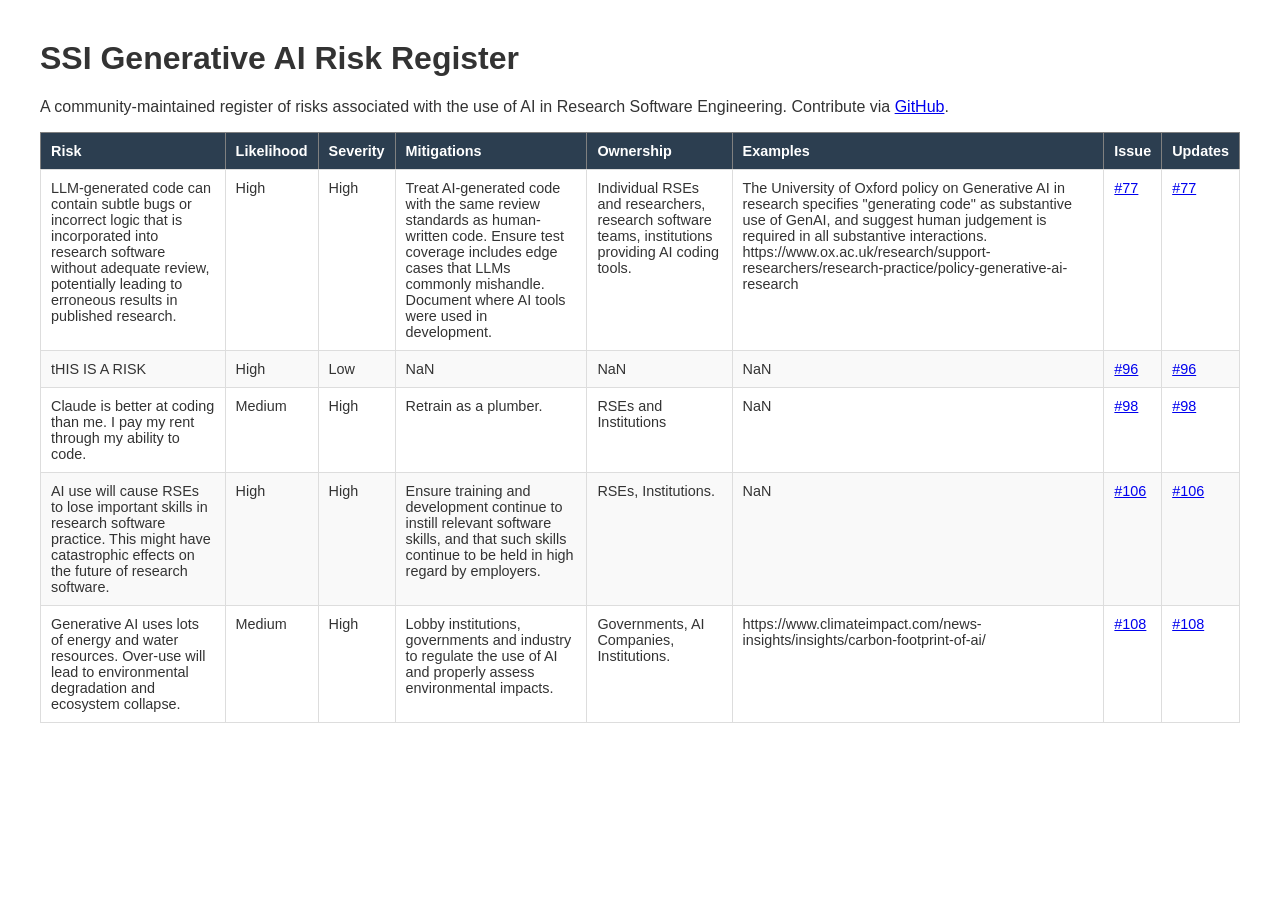
==== docs/index.html @ f4470161 "Update issue numbers now added as new column" ====
<!DOCTYPE html>
<html lang="en">
<head>
    <meta charset="UTF-8">
    <meta name="viewport" content="width=device-width, initial-scale=1.0">
    <title>SSI Generative AI Risk Register</title>
    <style>
        body {
            font-family: sans-serif;
            max-width: 1200px;
            margin: 40px auto;
            padding: 0 20px;
            color: #333;
        }
        table {
            width: 100%;
            border-collapse: collapse;
            font-size: 0.9em;
        }
        th {
            background-color: #2c3e50;
            color: white;
            padding: 10px;
            text-align: left;
        }
        td {
            padding: 10px;
            border: 1px solid #ddd;
            vertical-align: top;
            white-space: normal;
            word-wrap: break-word;
        }
        tr:nth-child(even) {
            background-color: #f9f9f9;
        }
        .high { color: #c0392b; font-weight: bold; }
        .medium { color: #e67e22; font-weight: bold; }
        .low { color: #27ae60; font-weight: bold; }
        .unknown { color: #7f8c8d; font-weight: bold; }
    </style>
</head>
<body>
    <h1>SSI Generative AI Risk Register</h1>
    <p>A community-maintained register of risks associated with the use of AI in Research Software Engineering.
    Contribute via <a href="https://github.com/jshng-glasgow/SSI-Responsible-AI-Risk-Register/">GitHub</a>.</p>
    <table border="1" class="dataframe risk-table">
  <thead>
    <tr style="text-align: right;">
      <th>Risk</th>
      <th>Likelihood</th>
      <th>Severity</th>
      <th>Mitigations</th>
      <th>Ownership</th>
      <th>Examples</th>
      <th>Issue</th>
      <th>Updates</th>
    </tr>
  </thead>
  <tbody>
    <tr>
      <td>LLM-generated code can contain subtle bugs or incorrect logic that is incorporated into research software without adequate review, potentially leading to erroneous results in published research.</td>
      <td>High</td>
      <td>High</td>
      <td>Treat AI-generated code with the same review standards as human-written code. Ensure test coverage includes edge cases that LLMs commonly mishandle. Document where AI tools were used in development.</td>
      <td>Individual RSEs and researchers, research software teams, institutions providing AI coding tools.</td>
      <td>The University of Oxford policy on Generative AI in research specifies "generating code" as substantive use of GenAI, and suggest human judgement is required in all substantive interactions. https://www.ox.ac.uk/research/support-researchers/research-practice/policy-generative-ai-research</td>
      <td><a href="https://github.com/jshng-glasgow/SSI-Responsbile-AI-Risk-Register/issues/77" target="_blank">#77</a></td>
      <td><a href="https://github.com/jshng-glasgow/SSI-Responsbile-AI-Risk-Register/issues/77" target="_blank">#77</a></td>
    </tr>
    <tr>
      <td>tHIS IS A RISK</td>
      <td>High</td>
      <td>Low</td>
      <td>NaN</td>
      <td>NaN</td>
      <td>NaN</td>
      <td><a href="https://github.com/jshng-glasgow/SSI-Responsbile-AI-Risk-Register/issues/96" target="_blank">#96</a></td>
      <td><a href="https://github.com/jshng-glasgow/SSI-Responsbile-AI-Risk-Register/issues/96" target="_blank">#96</a></td>
    </tr>
    <tr>
      <td>Claude is better at coding than me. I pay my rent through my ability to code.</td>
      <td>Medium</td>
      <td>High</td>
      <td>Retrain as a plumber.</td>
      <td>RSEs and Institutions</td>
      <td>NaN</td>
      <td><a href="https://github.com/jshng-glasgow/SSI-Responsbile-AI-Risk-Register/issues/98" target="_blank">#98</a></td>
      <td><a href="https://github.com/jshng-glasgow/SSI-Responsbile-AI-Risk-Register/issues/98" target="_blank">#98</a></td>
    </tr>
    <tr>
      <td>AI use will cause RSEs to lose important skills in research software practice. This might have catastrophic effects on the future of research software.</td>
      <td>High</td>
      <td>High</td>
      <td>Ensure training and development continue to instill relevant software skills, and that such skills continue to be held in high regard by employers.</td>
      <td>RSEs, Institutions.</td>
      <td>NaN</td>
      <td><a href="https://github.com/jshng-glasgow/SSI-Responsbile-AI-Risk-Register/issues/106" target="_blank">#106</a></td>
      <td><a href="https://github.com/jshng-glasgow/SSI-Responsbile-AI-Risk-Register/issues/106" target="_blank">#106</a></td>
    </tr>
    <tr>
      <td>Generative AI uses lots of energy and water resources. Over-use will lead to environmental degradation and ecosystem collapse.</td>
      <td>Medium</td>
      <td>High</td>
      <td>Lobby institutions, governments and industry to regulate the use of AI and properly assess environmental impacts.</td>
      <td>Governments, AI Companies, Institutions.</td>
      <td>https://www.climateimpact.com/news-insights/insights/carbon-footprint-of-ai/</td>
      <td><a href="https://github.com/jshng-glasgow/SSI-Responsbile-AI-Risk-Register/issues/108" target="_blank">#108</a></td>
      <td><a href="https://github.com/jshng-glasgow/SSI-Responsbile-AI-Risk-Register/issues/108" target="_blank">#108</a></td>
    </tr>
  </tbody>
</table>
</body>
</html>
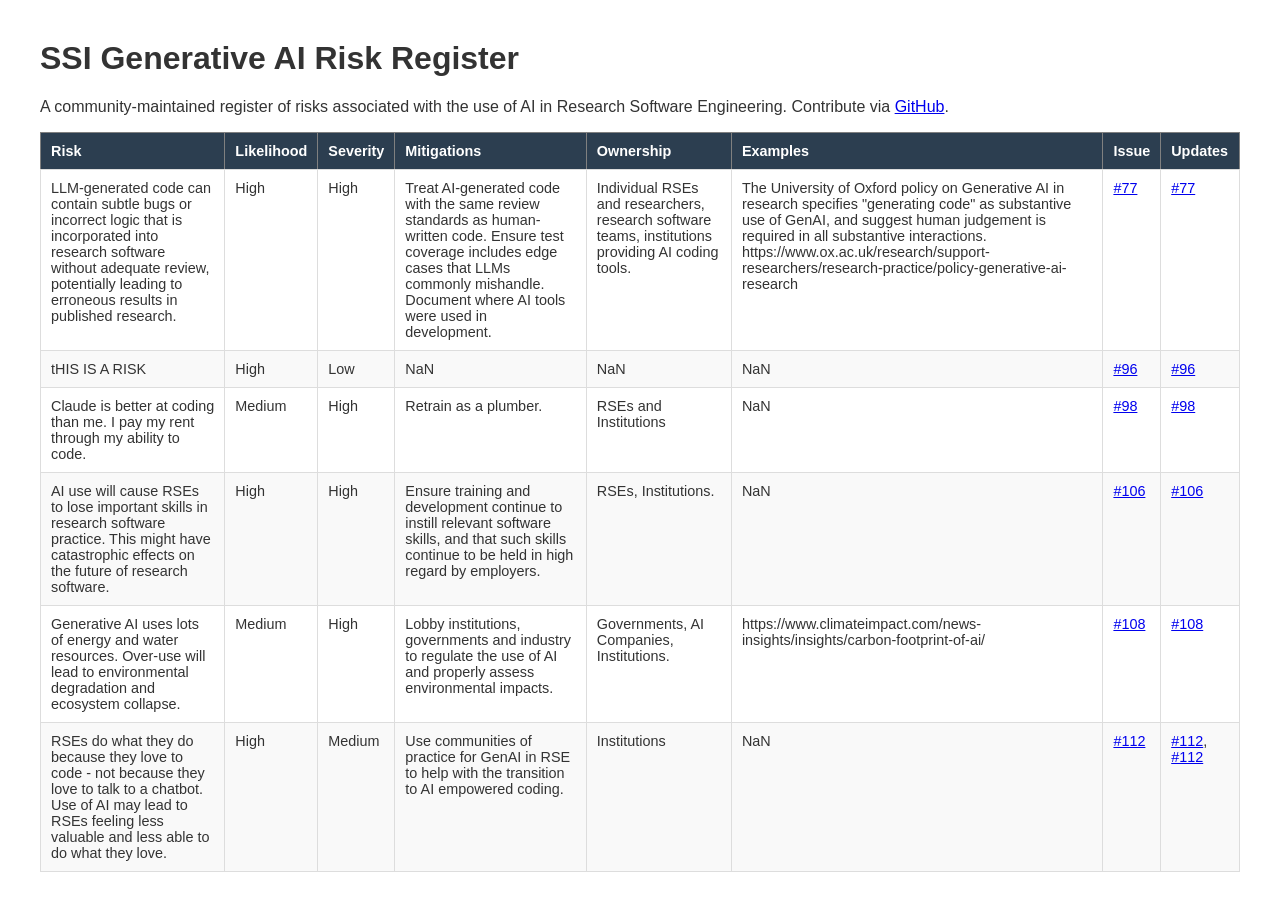
==== commit 9d763caf: "Fixed issue with update issue column in register" ====
--- a/docs/index.html
+++ b/docs/index.html
@@ -107,6 +107,16 @@
       <td><a href="https://github.com/jshng-glasgow/SSI-Responsbile-AI-Risk-Register/issues/108" target="_blank">#108</a></td>
       <td><a href="https://github.com/jshng-glasgow/SSI-Responsbile-AI-Risk-Register/issues/108" target="_blank">#108</a></td>
     </tr>
+    <tr>
+      <td>RSEs do what they do because they love to code - not because they love to talk to a chatbot. Use of AI may lead to RSEs feeling less valuable and less able to do what they love.</td>
+      <td>High</td>
+      <td>Medium</td>
+      <td>Use communities of practice for GenAI in RSE to help with the transition to AI empowered coding.</td>
+      <td>Institutions</td>
+      <td>NaN</td>
+      <td><a href="https://github.com/jshng-glasgow/SSI-Responsbile-AI-Risk-Register/issues/112" target="_blank">#112</a></td>
+      <td><a href="https://github.com/jshng-glasgow/SSI-Responsbile-AI-Risk-Register/issues/112" target="_blank">#112</a>, <a href="https://github.com/jshng-glasgow/SSI-Responsbile-AI-Risk-Register/issues/112" target="_blank">#112</a></td>
+    </tr>
   </tbody>
 </table>
 </body>
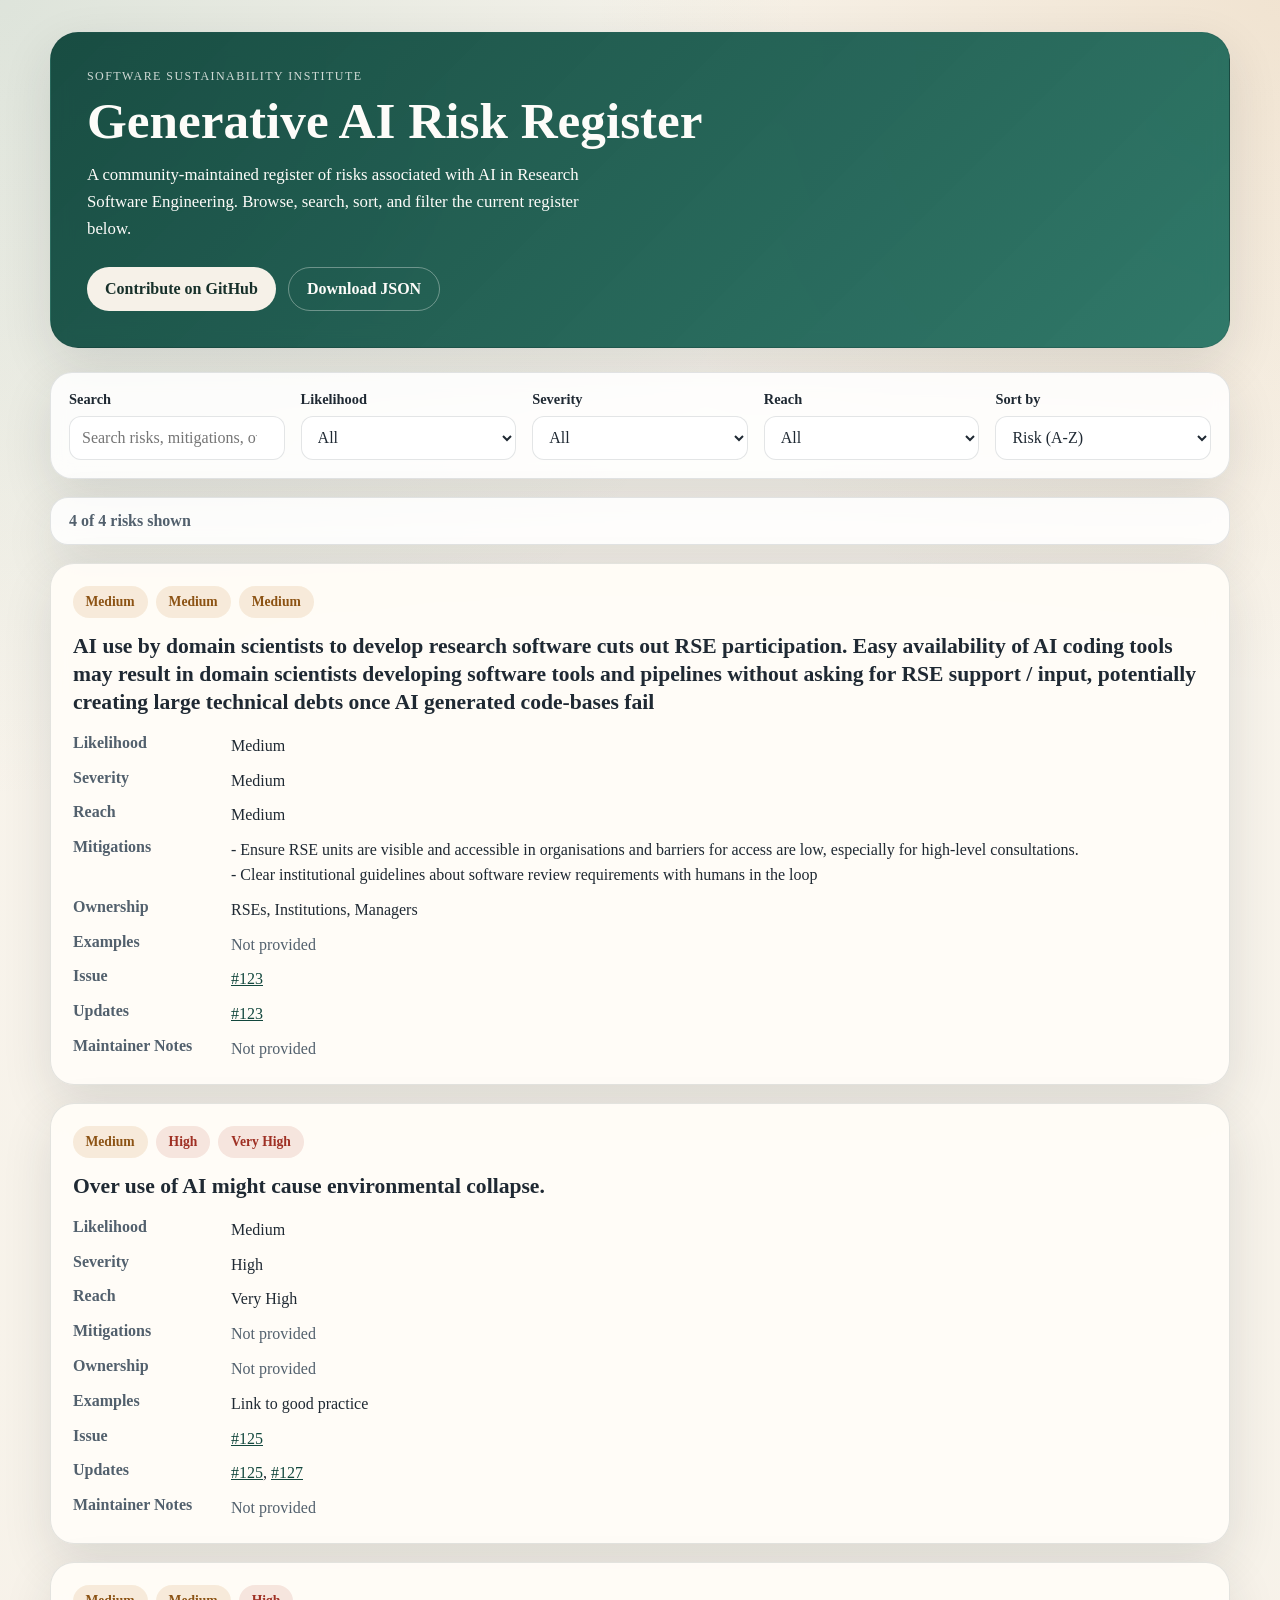
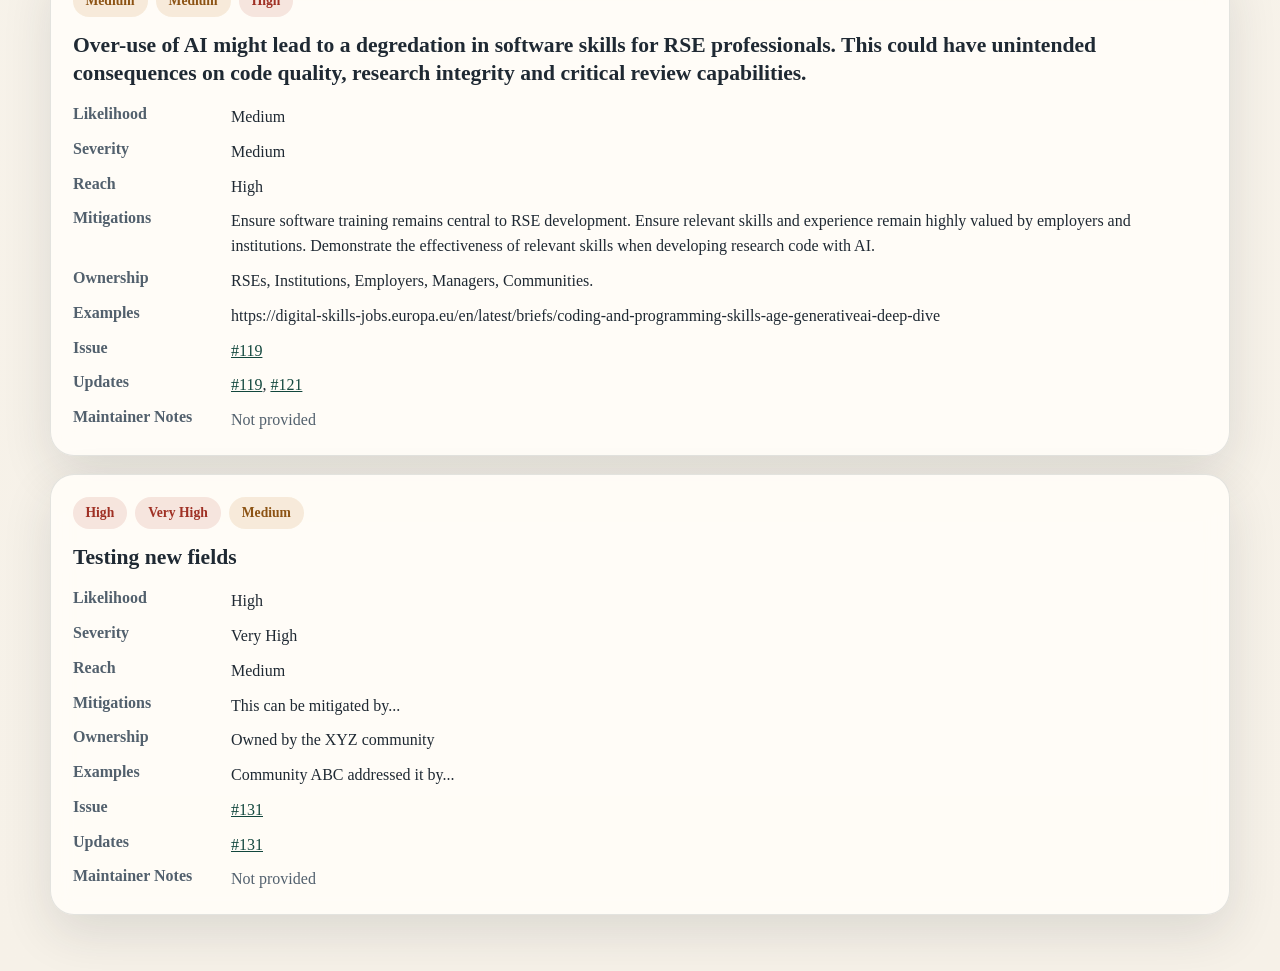
==== commit d358308c: "Updated front end to make it more interactive and allow for filtering o fthe register" ====
--- a/docs/index.html
+++ b/docs/index.html
@@ -4,120 +4,75 @@
     <meta charset="UTF-8">
     <meta name="viewport" content="width=device-width, initial-scale=1.0">
     <title>SSI Generative AI Risk Register</title>
-    <style>
-        body {
-            font-family: sans-serif;
-            max-width: 1200px;
-            margin: 40px auto;
-            padding: 0 20px;
-            color: #333;
-        }
-        table {
-            width: 100%;
-            border-collapse: collapse;
-            font-size: 0.9em;
-        }
-        th {
-            background-color: #2c3e50;
-            color: white;
-            padding: 10px;
-            text-align: left;
-        }
-        td {
-            padding: 10px;
-            border: 1px solid #ddd;
-            vertical-align: top;
-            white-space: normal;
-            word-wrap: break-word;
-        }
-        tr:nth-child(even) {
-            background-color: #f9f9f9;
-        }
-        .high { color: #c0392b; font-weight: bold; }
-        .medium { color: #e67e22; font-weight: bold; }
-        .low { color: #27ae60; font-weight: bold; }
-        .unknown { color: #7f8c8d; font-weight: bold; }
-    </style>
+    <link rel="stylesheet" href="./styles.css">
 </head>
 <body>
-    <h1>SSI Generative AI Risk Register</h1>
-    <p>A community-maintained register of risks associated with the use of AI in Research Software Engineering.
-    Contribute via <a href="https://github.com/jshng-glasgow/SSI-Responsible-AI-Risk-Register/">GitHub</a>.</p>
-    <table border="1" class="dataframe risk-table">
-  <thead>
-    <tr style="text-align: right;">
-      <th>Risk</th>
-      <th>Likelihood</th>
-      <th>Severity</th>
-      <th>Mitigations</th>
-      <th>Ownership</th>
-      <th>Examples</th>
-      <th>Issue</th>
-      <th>Updates</th>
-    </tr>
-  </thead>
-  <tbody>
-    <tr>
-      <td>LLM-generated code can contain subtle bugs or incorrect logic that is incorporated into research software without adequate review, potentially leading to erroneous results in published research.</td>
-      <td>High</td>
-      <td>High</td>
-      <td>Treat AI-generated code with the same review standards as human-written code. Ensure test coverage includes edge cases that LLMs commonly mishandle. Document where AI tools were used in development.</td>
-      <td>Individual RSEs and researchers, research software teams, institutions providing AI coding tools.</td>
-      <td>The University of Oxford policy on Generative AI in research specifies "generating code" as substantive use of GenAI, and suggest human judgement is required in all substantive interactions. https://www.ox.ac.uk/research/support-researchers/research-practice/policy-generative-ai-research</td>
-      <td><a href="https://github.com/jshng-glasgow/SSI-Responsbile-AI-Risk-Register/issues/77" target="_blank">#77</a></td>
-      <td><a href="https://github.com/jshng-glasgow/SSI-Responsbile-AI-Risk-Register/issues/77" target="_blank">#77</a></td>
-    </tr>
-    <tr>
-      <td>tHIS IS A RISK</td>
-      <td>High</td>
-      <td>Low</td>
-      <td>NaN</td>
-      <td>NaN</td>
-      <td>NaN</td>
-      <td><a href="https://github.com/jshng-glasgow/SSI-Responsbile-AI-Risk-Register/issues/96" target="_blank">#96</a></td>
-      <td><a href="https://github.com/jshng-glasgow/SSI-Responsbile-AI-Risk-Register/issues/96" target="_blank">#96</a></td>
-    </tr>
-    <tr>
-      <td>Claude is better at coding than me. I pay my rent through my ability to code.</td>
-      <td>Medium</td>
-      <td>High</td>
-      <td>Retrain as a plumber.</td>
-      <td>RSEs and Institutions</td>
-      <td>NaN</td>
-      <td><a href="https://github.com/jshng-glasgow/SSI-Responsbile-AI-Risk-Register/issues/98" target="_blank">#98</a></td>
-      <td><a href="https://github.com/jshng-glasgow/SSI-Responsbile-AI-Risk-Register/issues/98" target="_blank">#98</a></td>
-    </tr>
-    <tr>
-      <td>AI use will cause RSEs to lose important skills in research software practice. This might have catastrophic effects on the future of research software.</td>
-      <td>High</td>
-      <td>High</td>
-      <td>Ensure training and development continue to instill relevant software skills, and that such skills continue to be held in high regard by employers.</td>
-      <td>RSEs, Institutions.</td>
-      <td>NaN</td>
-      <td><a href="https://github.com/jshng-glasgow/SSI-Responsbile-AI-Risk-Register/issues/106" target="_blank">#106</a></td>
-      <td><a href="https://github.com/jshng-glasgow/SSI-Responsbile-AI-Risk-Register/issues/106" target="_blank">#106</a></td>
-    </tr>
-    <tr>
-      <td>Generative AI uses lots of energy and water resources. Over-use will lead to environmental degradation and ecosystem collapse.</td>
-      <td>Medium</td>
-      <td>High</td>
-      <td>Lobby institutions, governments and industry to regulate the use of AI and properly assess environmental impacts.</td>
-      <td>Governments, AI Companies, Institutions.</td>
-      <td>https://www.climateimpact.com/news-insights/insights/carbon-footprint-of-ai/</td>
-      <td><a href="https://github.com/jshng-glasgow/SSI-Responsbile-AI-Risk-Register/issues/108" target="_blank">#108</a></td>
-      <td><a href="https://github.com/jshng-glasgow/SSI-Responsbile-AI-Risk-Register/issues/108" target="_blank">#108</a></td>
-    </tr>
-    <tr>
-      <td>RSEs do what they do because they love to code - not because they love to talk to a chatbot. Use of AI may lead to RSEs feeling less valuable and less able to do what they love.</td>
-      <td>High</td>
-      <td>Medium</td>
-      <td>Use communities of practice for GenAI in RSE to help with the transition to AI empowered coding.</td>
-      <td>Institutions</td>
-      <td>NaN</td>
-      <td><a href="https://github.com/jshng-glasgow/SSI-Responsbile-AI-Risk-Register/issues/112" target="_blank">#112</a></td>
-      <td><a href="https://github.com/jshng-glasgow/SSI-Responsbile-AI-Risk-Register/issues/112" target="_blank">#112</a>, <a href="https://github.com/jshng-glasgow/SSI-Responsbile-AI-Risk-Register/issues/112" target="_blank">#112</a></td>
-    </tr>
-  </tbody>
-</table>
+    <main class="page-shell">
+        <section class="hero">
+            <p class="eyebrow">Software Sustainability Institute</p>
+            <h1>Generative AI Risk Register</h1>
+            <p class="intro">
+                A community-maintained register of risks associated with AI in Research Software Engineering.
+                Browse, search, sort, and filter the current register below.
+            </p>
+            <div class="hero-actions">
+                <a class="button button-primary" href="https://github.com/jshng-glasgow/SSI-Responsible-AI-Risk-Register/" target="_blank" rel="noreferrer">Contribute on GitHub</a>
+                <a class="button button-secondary" href="./risks.json" target="_blank" rel="noreferrer">Download JSON</a>
+            </div>
+        </section>
+
+        <section class="controls-panel" aria-label="Register controls">
+            <div class="control">
+                <label for="search-input">Search</label>
+                <input id="search-input" type="search" placeholder="Search risks, mitigations, ownership, examples..." />
+            </div>
+            <div class="control">
+                <label for="likelihood-filter">Likelihood</label>
+                <select id="likelihood-filter">
+                    <option value="">All</option>
+                </select>
+            </div>
+            <div class="control">
+                <label for="severity-filter">Severity</label>
+                <select id="severity-filter">
+                    <option value="">All</option>
+                </select>
+            </div>
+            <div class="control">
+                <label for="reach-filter">Reach</label>
+                <select id="reach-filter">
+                    <option value="">All</option>
+                </select>
+            </div>
+            <div class="control">
+                <label for="sort-select">Sort by</label>
+                <select id="sort-select">
+                    <option value="risk-asc">Risk (A-Z)</option>
+                    <option value="likelihood-desc">Likelihood (highest first)</option>
+                    <option value="severity-desc">Severity (highest first)</option>
+                    <option value="reach-desc">Reach (highest first)</option>
+                    <option value="issue-desc">Most recent issue</option>
+                </select>
+            </div>
+        </section>
+
+        <section class="results-bar" aria-live="polite">
+            <p id="results-summary">Loading register...</p>
+        </section>
+
+        <section id="register-root" class="register-root" aria-live="polite"></section>
+    </main>
+
+    <template id="risk-card-template">
+        <article class="risk-card">
+            <div class="card-header">
+                <div class="card-meta"></div>
+                <h2 class="card-title"></h2>
+            </div>
+            <dl class="card-grid"></dl>
+        </article>
+    </template>
+
+    <script src="./app.js"></script>
 </body>
-</html>+</html>
--- a/docs/styles.css
+++ b/docs/styles.css
@@ -0,0 +1,275 @@
+:root {
+  --page-bg: #f6f1e8;
+  --panel-bg: rgba(255, 255, 255, 0.85);
+  --card-bg: rgba(255, 252, 247, 0.96);
+  --text-main: #1f2933;
+  --text-soft: #52606d;
+  --border: rgba(31, 41, 51, 0.12);
+  --accent: #1f6f5f;
+  --accent-strong: #12473d;
+  --shadow: 0 18px 50px rgba(31, 41, 51, 0.12);
+}
+
+* {
+  box-sizing: border-box;
+}
+
+body {
+  margin: 0;
+  font-family: Georgia, "Times New Roman", serif;
+  color: var(--text-main);
+  background:
+    radial-gradient(circle at top left, rgba(31, 111, 95, 0.12), transparent 28%),
+    radial-gradient(circle at top right, rgba(196, 127, 46, 0.14), transparent 24%),
+    linear-gradient(180deg, #f8f4ec 0%, var(--page-bg) 100%);
+}
+
+a {
+  color: var(--accent-strong);
+}
+
+.page-shell {
+  width: min(1180px, calc(100% - 32px));
+  margin: 0 auto;
+  padding: 32px 0 56px;
+}
+
+.hero,
+.controls-panel,
+.results-bar,
+.risk-card {
+  backdrop-filter: blur(10px);
+  box-shadow: var(--shadow);
+  border: 1px solid var(--border);
+}
+
+.hero {
+  background: linear-gradient(135deg, rgba(18, 71, 61, 0.97), rgba(31, 111, 95, 0.92));
+  color: #fdfcf9;
+  border-radius: 28px;
+  padding: 36px;
+}
+
+.eyebrow {
+  margin: 0 0 12px;
+  text-transform: uppercase;
+  letter-spacing: 0.12em;
+  font-size: 0.75rem;
+  opacity: 0.8;
+}
+
+.hero h1 {
+  margin: 0;
+  font-size: clamp(2.2rem, 4vw, 4rem);
+  line-height: 0.96;
+}
+
+.intro {
+  max-width: 60ch;
+  font-size: 1.05rem;
+  line-height: 1.6;
+}
+
+.hero-actions {
+  display: flex;
+  flex-wrap: wrap;
+  gap: 12px;
+  margin-top: 24px;
+}
+
+.button {
+  display: inline-flex;
+  align-items: center;
+  justify-content: center;
+  min-height: 44px;
+  padding: 0 18px;
+  border-radius: 999px;
+  text-decoration: none;
+  font-weight: 700;
+}
+
+.button-primary {
+  background: #f6f1e8;
+  color: #17302a;
+}
+
+.button-secondary {
+  background: transparent;
+  color: #fdfcf9;
+  border: 1px solid rgba(253, 252, 249, 0.35);
+}
+
+.controls-panel {
+  display: grid;
+  grid-template-columns: repeat(5, minmax(0, 1fr));
+  gap: 16px;
+  margin-top: 24px;
+  padding: 18px;
+  border-radius: 22px;
+  background: var(--panel-bg);
+}
+
+.control {
+  display: flex;
+  flex-direction: column;
+  gap: 8px;
+}
+
+.control label {
+  font-size: 0.9rem;
+  font-weight: 700;
+}
+
+.control input,
+.control select {
+  width: 100%;
+  min-height: 44px;
+  padding: 10px 12px;
+  border-radius: 12px;
+  border: 1px solid var(--border);
+  background: rgba(255, 255, 255, 0.92);
+  color: var(--text-main);
+  font: inherit;
+}
+
+.results-bar {
+  margin-top: 18px;
+  padding: 14px 18px;
+  border-radius: 18px;
+  background: var(--panel-bg);
+}
+
+.results-bar p {
+  margin: 0;
+  color: var(--text-soft);
+  font-weight: 700;
+}
+
+.register-root {
+  display: grid;
+  gap: 18px;
+  margin-top: 18px;
+}
+
+.risk-card {
+  border-radius: 24px;
+  padding: 22px;
+  background: var(--card-bg);
+}
+
+.card-header {
+  display: grid;
+  gap: 14px;
+}
+
+.card-meta {
+  display: flex;
+  flex-wrap: wrap;
+  gap: 8px;
+}
+
+.card-title {
+  margin: 0;
+  font-size: 1.35rem;
+  line-height: 1.3;
+}
+
+.card-grid {
+  display: grid;
+  grid-template-columns: minmax(110px, 140px) 1fr;
+  gap: 10px 18px;
+  margin: 18px 0 0;
+}
+
+.card-grid dt {
+  font-weight: 700;
+  color: var(--text-soft);
+}
+
+.card-grid dd {
+  margin: 0;
+  line-height: 1.55;
+}
+
+.badge {
+  display: inline-flex;
+  align-items: center;
+  min-height: 32px;
+  padding: 0 12px;
+  border-radius: 999px;
+  font-size: 0.85rem;
+  font-weight: 700;
+  border: 1px solid transparent;
+}
+
+.tone-very-low,
+.tone-low {
+  background: rgba(46, 125, 50, 0.12);
+  color: #256029;
+}
+
+.tone-medium {
+  background: rgba(194, 127, 46, 0.14);
+  color: #8c5314;
+}
+
+.tone-high,
+.tone-very-high {
+  background: rgba(176, 58, 46, 0.12);
+  color: #9f3024;
+}
+
+.tone-unknown {
+  background: rgba(82, 96, 109, 0.12);
+  color: #52606d;
+}
+
+.muted,
+.empty-state {
+  color: var(--text-soft);
+}
+
+.empty-state {
+  margin: 0;
+  padding: 18px;
+  border-radius: 18px;
+  background: var(--panel-bg);
+  border: 1px dashed var(--border);
+}
+
+@media (max-width: 960px) {
+  .controls-panel {
+    grid-template-columns: repeat(2, minmax(0, 1fr));
+  }
+}
+
+@media (max-width: 680px) {
+  .page-shell {
+    width: min(100% - 20px, 1180px);
+    padding-top: 20px;
+  }
+
+  .hero,
+  .controls-panel,
+  .results-bar,
+  .risk-card {
+    border-radius: 18px;
+  }
+
+  .hero {
+    padding: 24px 20px;
+  }
+
+  .controls-panel {
+    grid-template-columns: 1fr;
+  }
+
+  .card-grid {
+    grid-template-columns: 1fr;
+    gap: 6px;
+  }
+
+  .card-grid dt {
+    margin-top: 10px;
+  }
+}
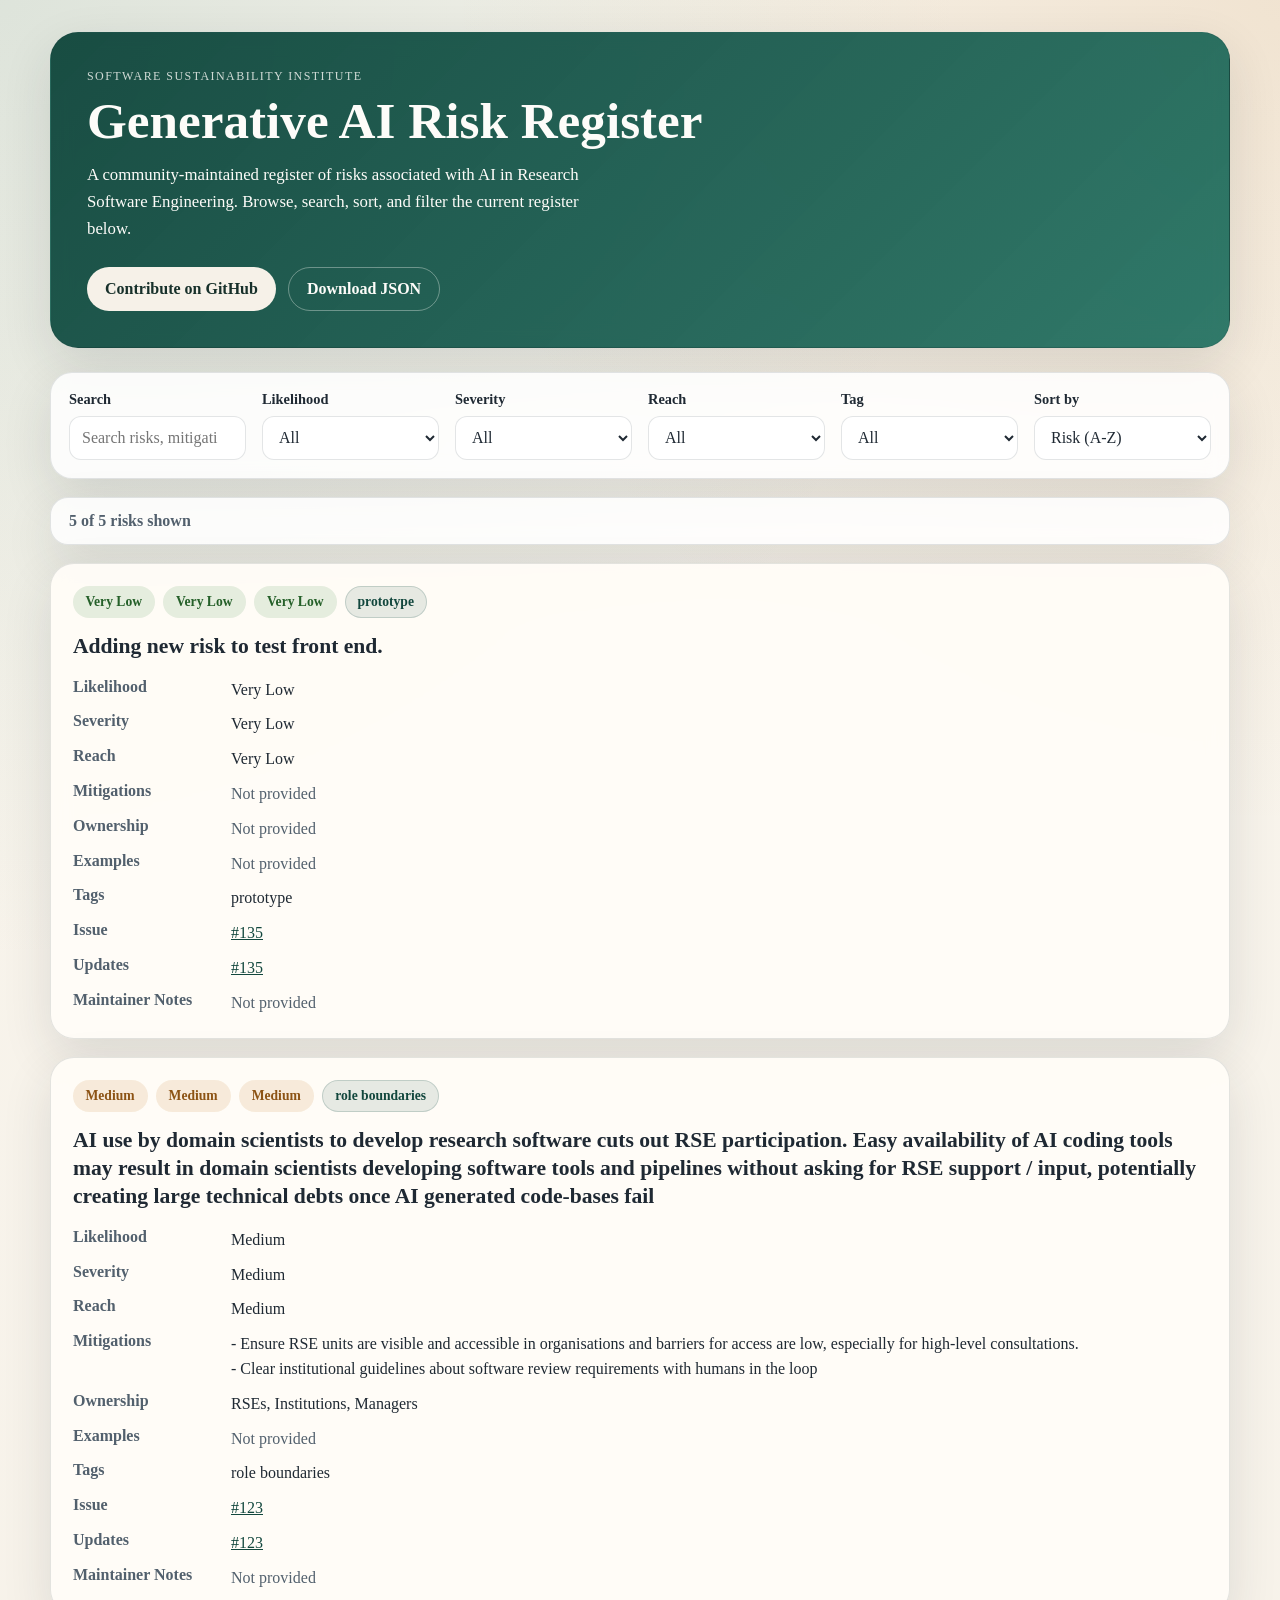
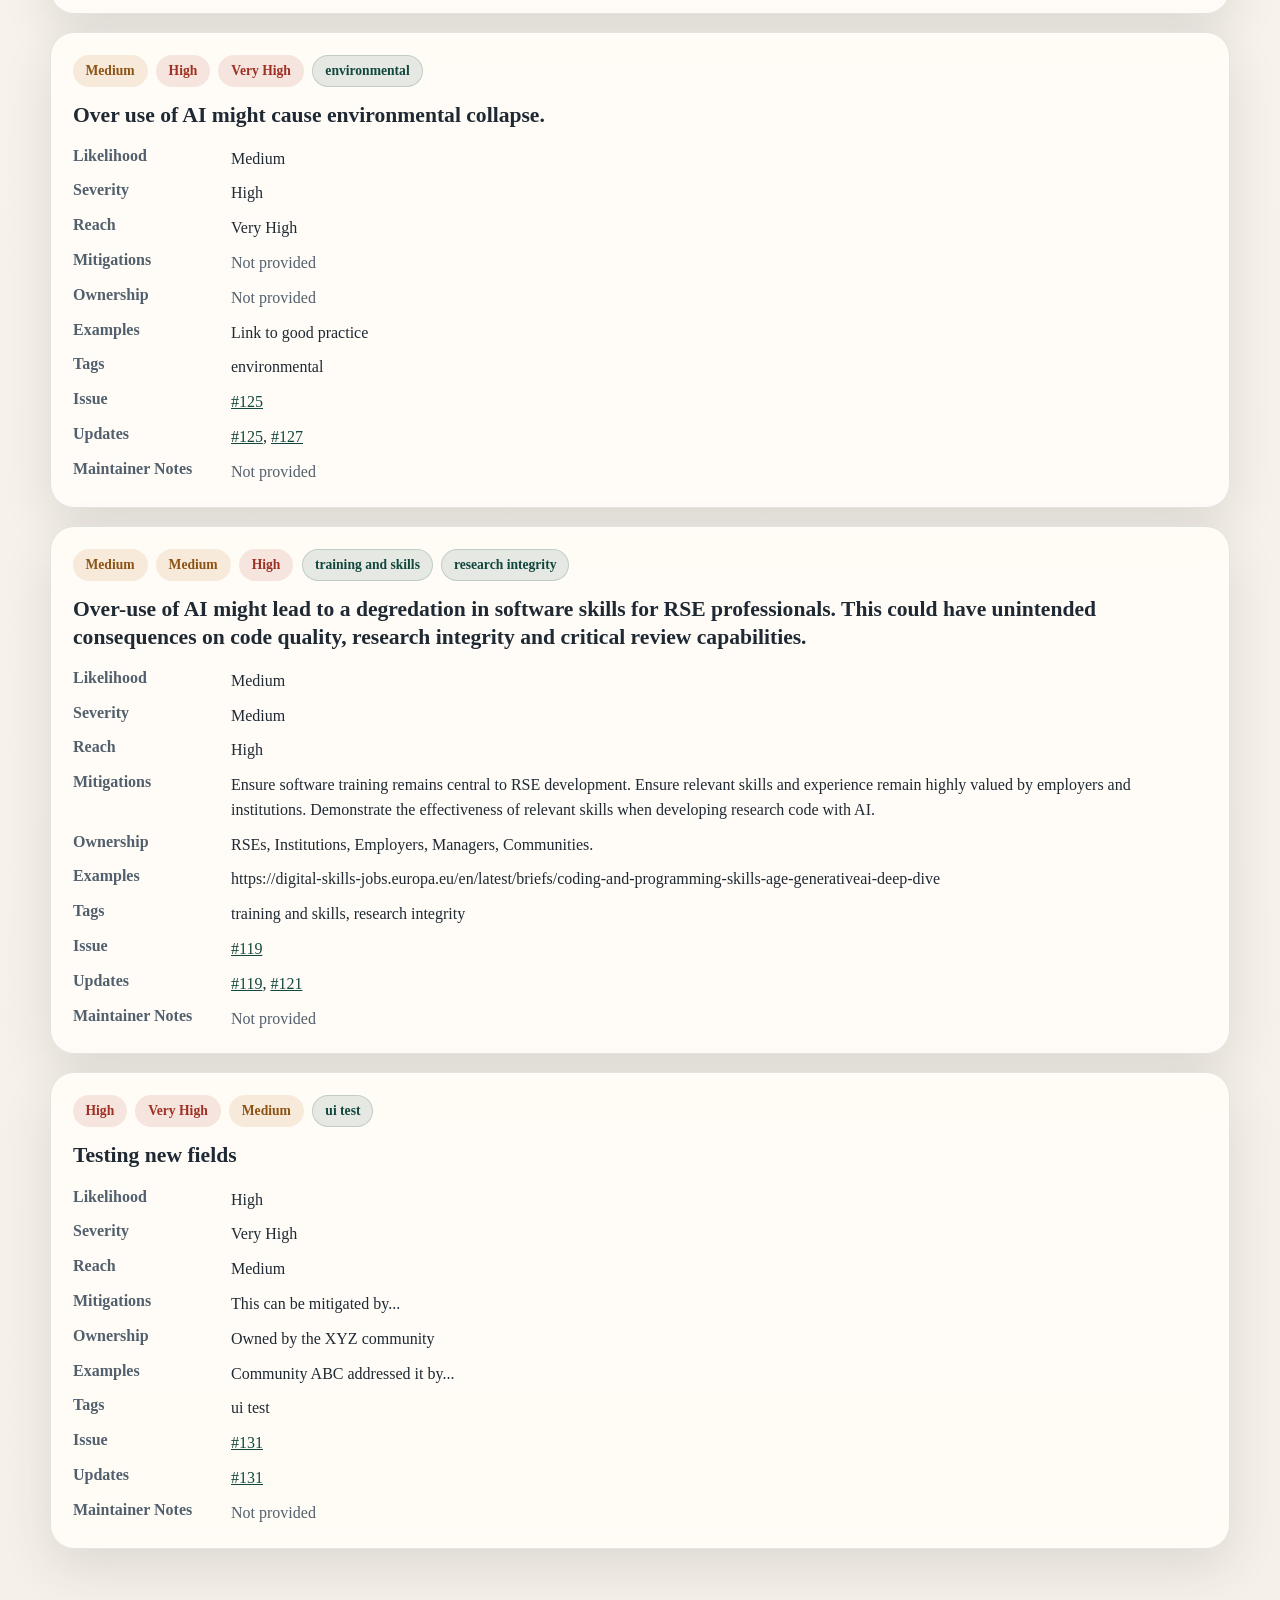
==== commit ee2cb4cc: "First pass at adding tagging feature" ====
--- a/docs/index.html
+++ b/docs/index.html
@@ -45,6 +45,12 @@
                 </select>
             </div>
             <div class="control">
+                <label for="tag-filter">Tag</label>
+                <select id="tag-filter">
+                    <option value="">All</option>
+                </select>
+            </div>
+            <div class="control">
                 <label for="sort-select">Sort by</label>
                 <select id="sort-select">
                     <option value="risk-asc">Risk (A-Z)</option>
--- a/docs/styles.css
+++ b/docs/styles.css
@@ -101,7 +101,7 @@
 
 .controls-panel {
   display: grid;
-  grid-template-columns: repeat(5, minmax(0, 1fr));
+  grid-template-columns: repeat(6, minmax(0, 1fr));
   gap: 16px;
   margin-top: 24px;
   padding: 18px;
@@ -224,6 +224,12 @@
   color: #52606d;
 }
 
+.tone-tag {
+  background: rgba(18, 71, 61, 0.1);
+  color: #12473d;
+  border-color: rgba(18, 71, 61, 0.18);
+}
+
 .muted,
 .empty-state {
   color: var(--text-soft);
